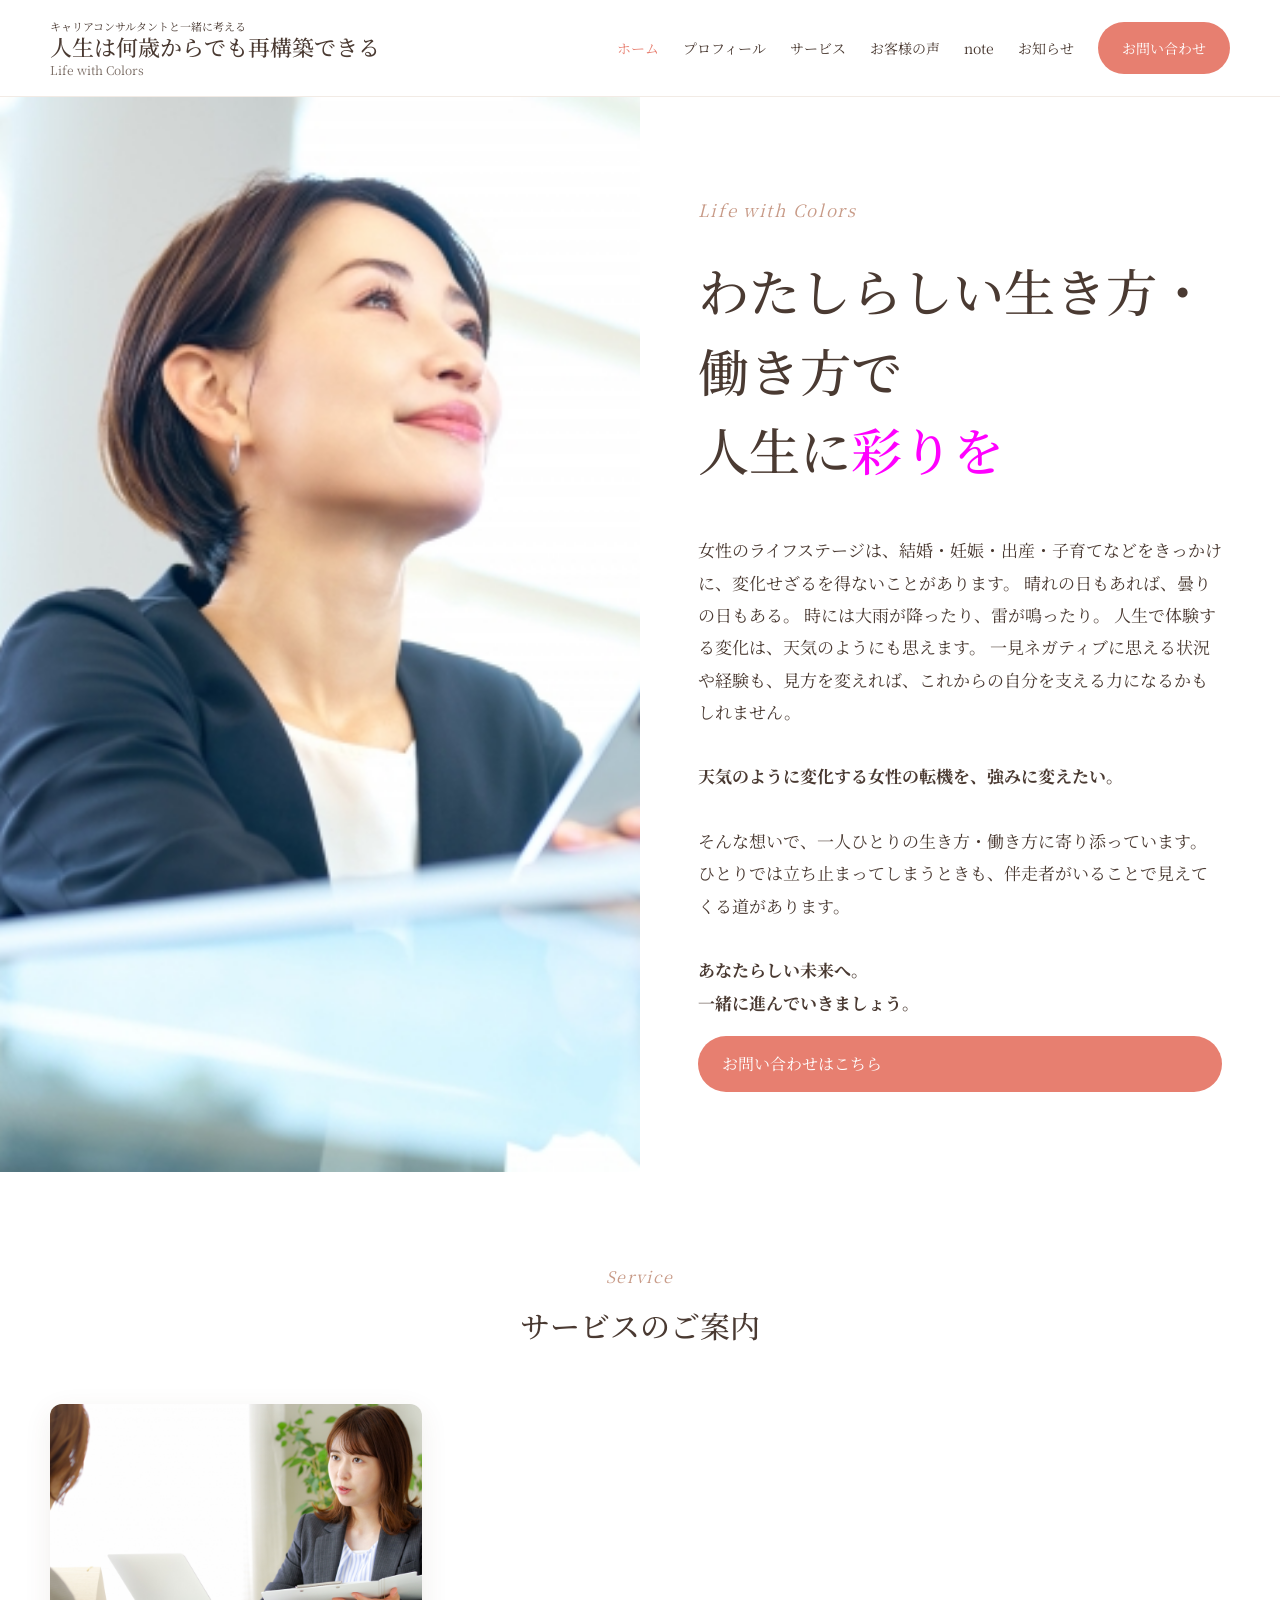
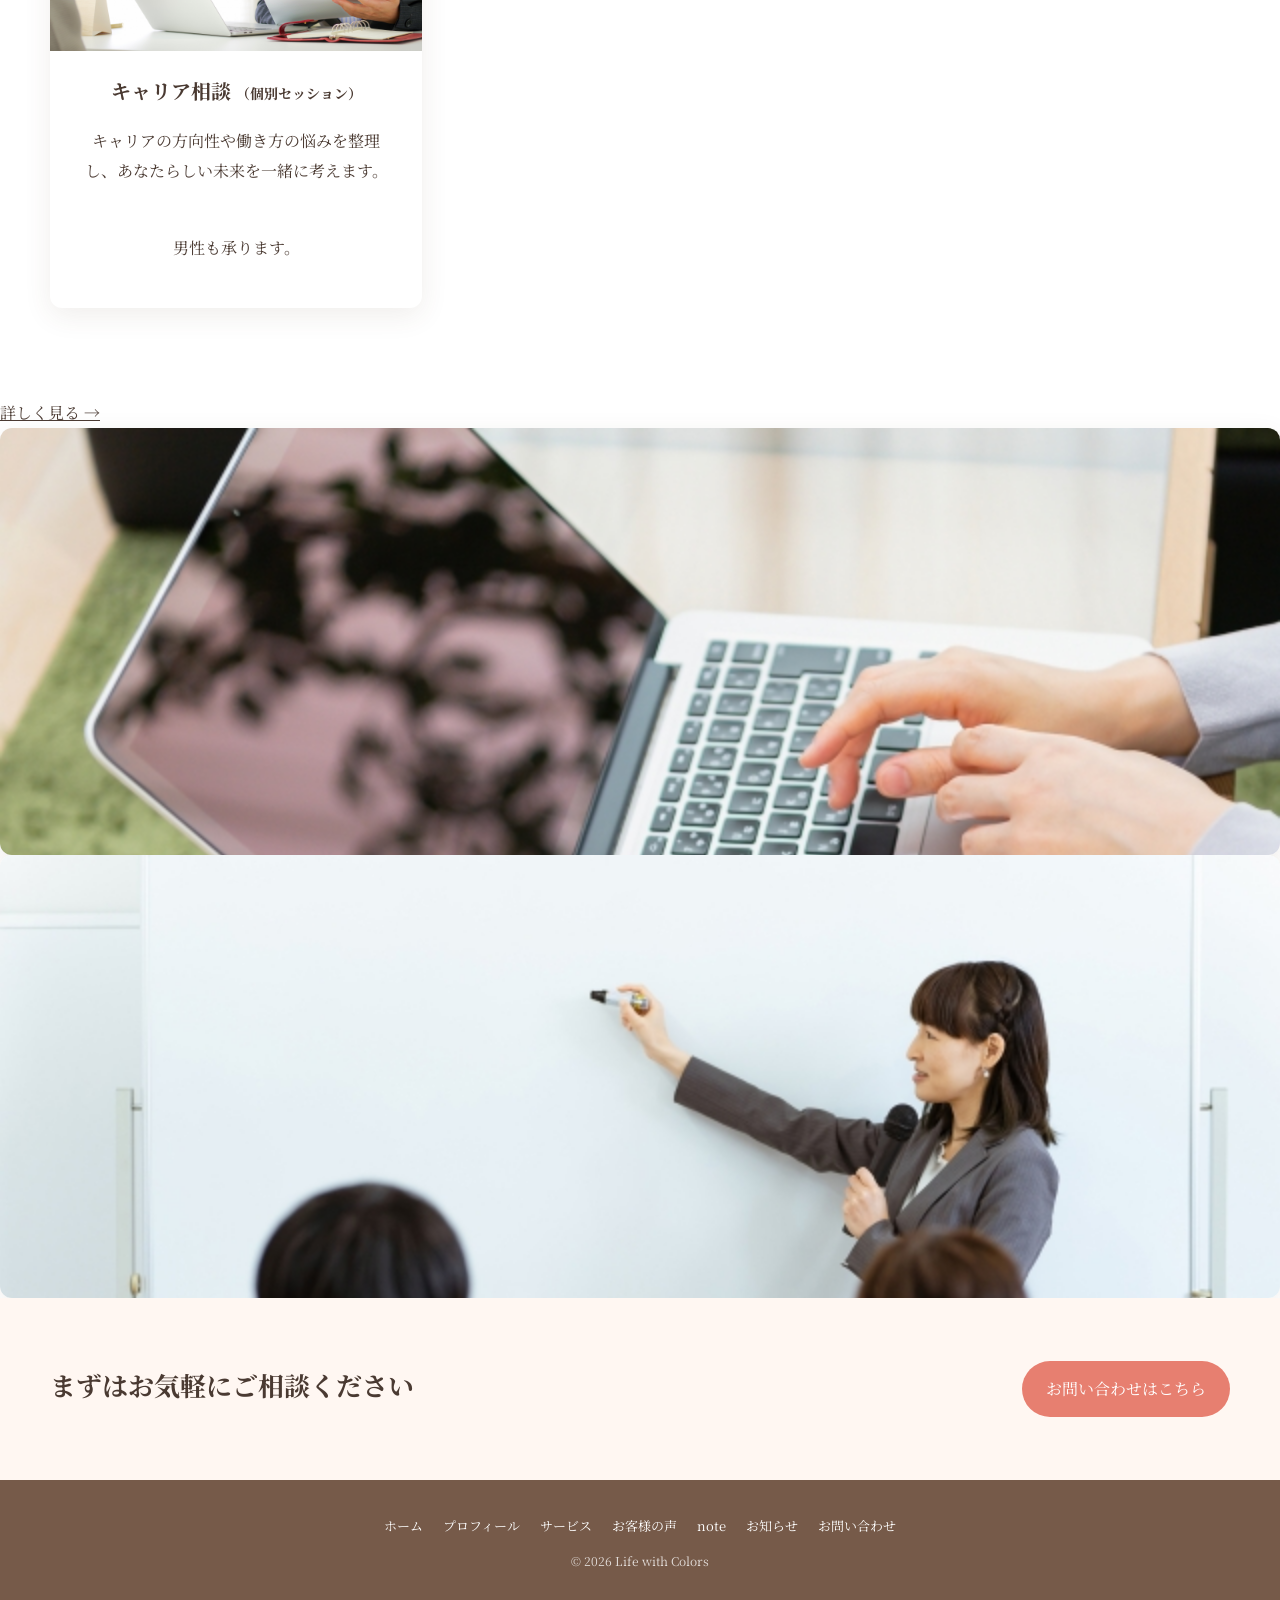
==== index.html @ c374cd77 "Update index.html" ====
<!doctype html>
<html lang="ja">
<head>
  <meta charset="utf-8">
  <meta name="viewport" content="width=device-width, initial-scale=1">
  <meta name="description" content="40代・50代女性のキャリア相談、オンライン講座、企業研修を行うキャリアコンサルタントのホームページです。">
  <title>キャリアコンサルタント</title>
  <link rel="preconnect" href="https://fonts.googleapis.com">
  <link rel="preconnect" href="https://fonts.gstatic.com" crossorigin>
  <link href="https://fonts.googleapis.com/css2?family=Noto+Sans+JP:wght@400;500;600&family=Noto+Serif+JP:wght@400;500;600&display=swap" rel="stylesheet">
  <link rel="stylesheet" href="assets/css/style.css">
</head>
<body>
<header class="site-header">
  <div class="container header-inner">
    <a class="brand" href="index.html" aria-label="ホーム">
      <span class="brand-copy">キャリアコンサルタントと一緒に考える</span>
      <strong>人生は何歳からでも再構築できる</strong>
      <small>Life with Colors</small>
    </a>
    <button class="menu-toggle" aria-label="メニューを開く" aria-expanded="false">☰</button>
    <nav class="global-nav" aria-label="メインナビゲーション">
      <a class="active" href="index.html">ホーム</a>
      <a href="profile.html">プロフィール</a>
      <a href="services.html">サービス</a>
      <a href="voice.html">お客様の声</a>
      <a href="blog.html">note</a>
      <a href="news.html">お知らせ</a>
      <a class="nav-cta" href="contact.html">お問い合わせ</a>
    </nav>
  </div>
</header>

<main>
  <section class="hero">
    <div class="hero-photo" role="img" aria-label="キャリア相談のイメージ写真"></div>
    <div class="hero-copy">
      <p class="eyebrow">Life with Colors</p>
      <h1>わたしらしい生き方・働き方で<br>人生に<span style='color: magenta;'>彩りを</span></span></h1>
      <p>
        女性のライフステージは、結婚・妊娠・出産・子育てなどをきっかけに、変化せざるを得ないことがあります。
        晴れの日もあれば、曇りの日もある。
        時には大雨が降ったり、雷が鳴ったり。
        人生で体験する変化は、天気のようにも思えます。
        一見ネガティブに思える状況や経験も、見方を変えれば、これからの自分を支える力になるかもしれません。
        <br><br>
        <b>天気のように変化する女性の転機を、強みに変えたい。</b>
        <br><br>
        そんな想いで、一人ひとりの生き方・働き方に寄り添っています。
        ひとりでは立ち止まってしまうときも、伴走者がいることで見えてくる道があります。
        <br><br>
        <b>あなたらしい未来へ。</b><br>
        <b>一緒に進んでいきましょう。</b>
      </p>
      <a class="button" href="contact.html">お問い合わせはこちら</a>
    </div>
  </section>

  <section class="section services-preview">
    <div class="container">
      <p class="section-en">Service</p>
      <h2>サービスのご案内</h2>
      <div class="cards">
        <article class="card">
          <div class="card-visual visual-consult">
            <img src="assets/images/HP②.jpg" width="100%" />
          </div>
          <div class="card-body">
            <br>
            <h3>キャリア相談 <small>（個別セッション）</small></h3>
            <p>キャリアの方向性や働き方の悩みを整理し、あなたらしい未来を一緒に考えます。</p></br>男性も承ります。</p></section>
            <a href="services.html#consulting">詳しく見る →</a>
          </div>
        </article>
        <article class="card">
          <div class="card-visual visual-online">
            <img src="assets/images/HP③.jpg" width="100%" />
          </div>
          <div class="card-body">
           <br>
            <h3>オンライン講座・セミナー</h3>
            <p>キャリア・副業・自己理解など、行動につながる講座を開催しています。</p>
            <a href="services.html#seminar">詳しく見る →</a>
          </div>
        </article>
        <article class="card">
          <div class="card-visual visual-company">
            <img src="assets/images/29892072_s.jpg" width="100%" />
          </div> <p>
  
          <div class="card-body">
          <br>
            <h3>企業研修・講師依頼</h3>
            <p>新入社員研修やキャリア研修など、貴社に合わせたプログラムをご提供します。</p>
            <a href="services.html#corporate">詳しく見る →</a>
          </div>
        </article>
      </div>
    </div>
  </section>

  <section class="contact-strip">
    <div class="container contact-strip-inner">
      <div>
        <h2>まずはお気軽にご相談ください</h2>
      
      </div>
      <a class="button" href="contact.html">お問い合わせはこちら</a>
    </div>
  </section>
</main>

<footer class="site-footer">
  <div class="container footer-inner">
    <nav>
      <a href="index.html">ホーム</a><a href="profile.html">プロフィール</a><a href="services.html">サービス</a><a href="voice.html">お客様の声</a><a href="blog.html">note</a><a href="news.html">お知らせ</a><a href="contact.html">お問い合わせ</a>
    </nav>
    <p>© 2026 Life with Colors</p>
  </div>
</footer>
<script src="assets/js/main.js"></script>
</body>
</html>
---- assets/css/style.css ----
:root{--brown:#4d3326;--coral:#e77f70;--beige:#fbf6f1;--sage:#91a080;--text:#4a3a32;--white:#fff}*{box-sizing:border-box}html{scroll-behavior:smooth}body{margin:0;color:var(--text);background:#fff;font-family:"Noto Serif JP", "Yu Mincho", "Hiragino Mincho ProN",serif;line-height:1.9}a{color:inherit}.container{width:min(1180px,calc(100% - 40px));margin:auto}.site-header{background:#fff;position:sticky;top:0;z-index:20;border-bottom:1px solid #f2ebe5}.header-inner{min-height:96px;display:flex;align-items:center;justify-content:space-between;gap:24px}.brand{text-decoration:none;display:flex;flex-direction:column;line-height:1.3}.brand-copy{font-size:11px}.brand strong{font-size:22px;font-weight:500}.brand small{font-size:12px;color:#7a6c64}.global-nav{display:flex;align-items:center;gap:24px}.global-nav a{text-decoration:none;font-size:14px}.global-nav .active{color:var(--coral)}.nav-cta,.button{background:var(--coral);color:#fff!important;border-radius:999px;padding:13px 24px;text-decoration:none!important;display:inline-block}.menu-toggle{display:none;border:0;background:none;font-size:26px}.hero{display:grid;grid-template-columns:1fr 1fr;min-height:610px;background:linear-gradient(90deg,#fff,#ffffaf7)}.hero-photo{background:url('../images/HP①.jpg') center/cover no-repeat;position:relative;overflow:hidden}.hero-photo:before{content:"";position:absolute;inset:0;display:grid;place-items:center;color:#7b6d65;font-family:"Noto Sans JP",sans-serif;font-size:18px;letter-spacing:.12em}.hero-copy{padding:80px 9%;display:flex;flex-direction:column;justify-content:center}.eyebrow,.section-en{color:#c89b88;font-style:italic;letter-spacing:.1em}.hero h1{font-size:clamp(34px, 4vw, 56px);line-height:1.55;font-weight:500;margin:8px 0 28px}.hero h1 span{color:var(--coral)}.hero p{font-size:17px}.section{padding:90px 0}.section-en{text-align:center;margin:0}.section h2{font-size:30px;text-align:center;font-weight:500;margin:4px 0 50px}.cards{display:grid;grid-template-columns:repeat(3, 1fr);gap:32px}.card{background:#fff;border-radius:12px;box-shadow:0 8px 28px rgba(90, 65, 48, .09);overflow:hidden}.card-visual{height:210px;background:#f1e6dc;position:relative}.visual-consult{background:linear-gradient(135deg, #f6ede5, #e9f0e3)}.visual-online{background:linear-gradient(135deg, #efe5d8, #f6f2ed)}.visual-company{background:linear-gradient(135deg, #d8d5cf, #eef0ec)}.card-visual:after{content:"";position:absolute;inset:0;display:grid;place-items:center;letter-spacing:.18em;color:#81736b}.card-body{padding:28px;text-align:center}.card-body h3{font-size:20px;margin:0 0 16px}.card-body small{font-size:14px}.card-body a{color:var(--coral);text-decoration:none}.contact-strip{padding:62px 0;background:#fff7f2}.contact-strip-inner{display:flex;align-items:center;justify-content:space-between;gap:48px}.contact-strip h2{font-size:26px;margin:0 0 8px}.site-footer{background:#765a49;color:#fff;padding:34px 0}.footer-inner{text-align:center}.footer-inner nav{display:flex;justify-content:center;flex-wrap:wrap;gap:20px}.footer-inner a{text-decoration:none;font-size:13px}.footer-inner p{font-size:12px;opacity:.8}.simple-header{padding:22px 0;border-bottom:1px solid #eee}.simple-header a{text-decoration:none}.subpage{padding:80px 0}.narrow{max-width:900px}.subpage h1{text-align:center;font-size:38px;font-weight:500}.profile-grid{display:grid;grid-template-columns:320px 1fr;gap:50px;margin-top:50px}.profile-photo{min-height:440px;border-radius:180px 180px 30px 30px;position:relative}.service-detail{padding:36px 0;border-bottom:1px solid #eee}.images-grid-3{display:grid;grid-template-columns:repeat(3, 1fr);gap:20px;margin-top:40px}.images-grid-3 img{width:100%;height:auto;max-height:300px;object-fit:cover;border-radius:8px}
@media(max-width:900px){.global-nav{display:none;position:absolute;left:20px;right:20px;top:85px;background:#fff;padding:24px;box-shadow:0 10px 30px rgba(0,0,0,.08);flex-direction:column;align-items:flex-start}.global-nav.open{display:flex}.menu-toggle{display:block}.hero{grid-template-columns:1fr}.hero-photo{min-height:390px}.hero-copy{padding:55px 7%}.cards{grid-template-columns:1fr;max-width:620px;margin:auto}.contact-strip-inner{flex-direction:column;align-items:flex-start}.profile-grid{grid-template-columns:1fr}.profile-photo{max-width:360px;width:100%;margin:auto}}
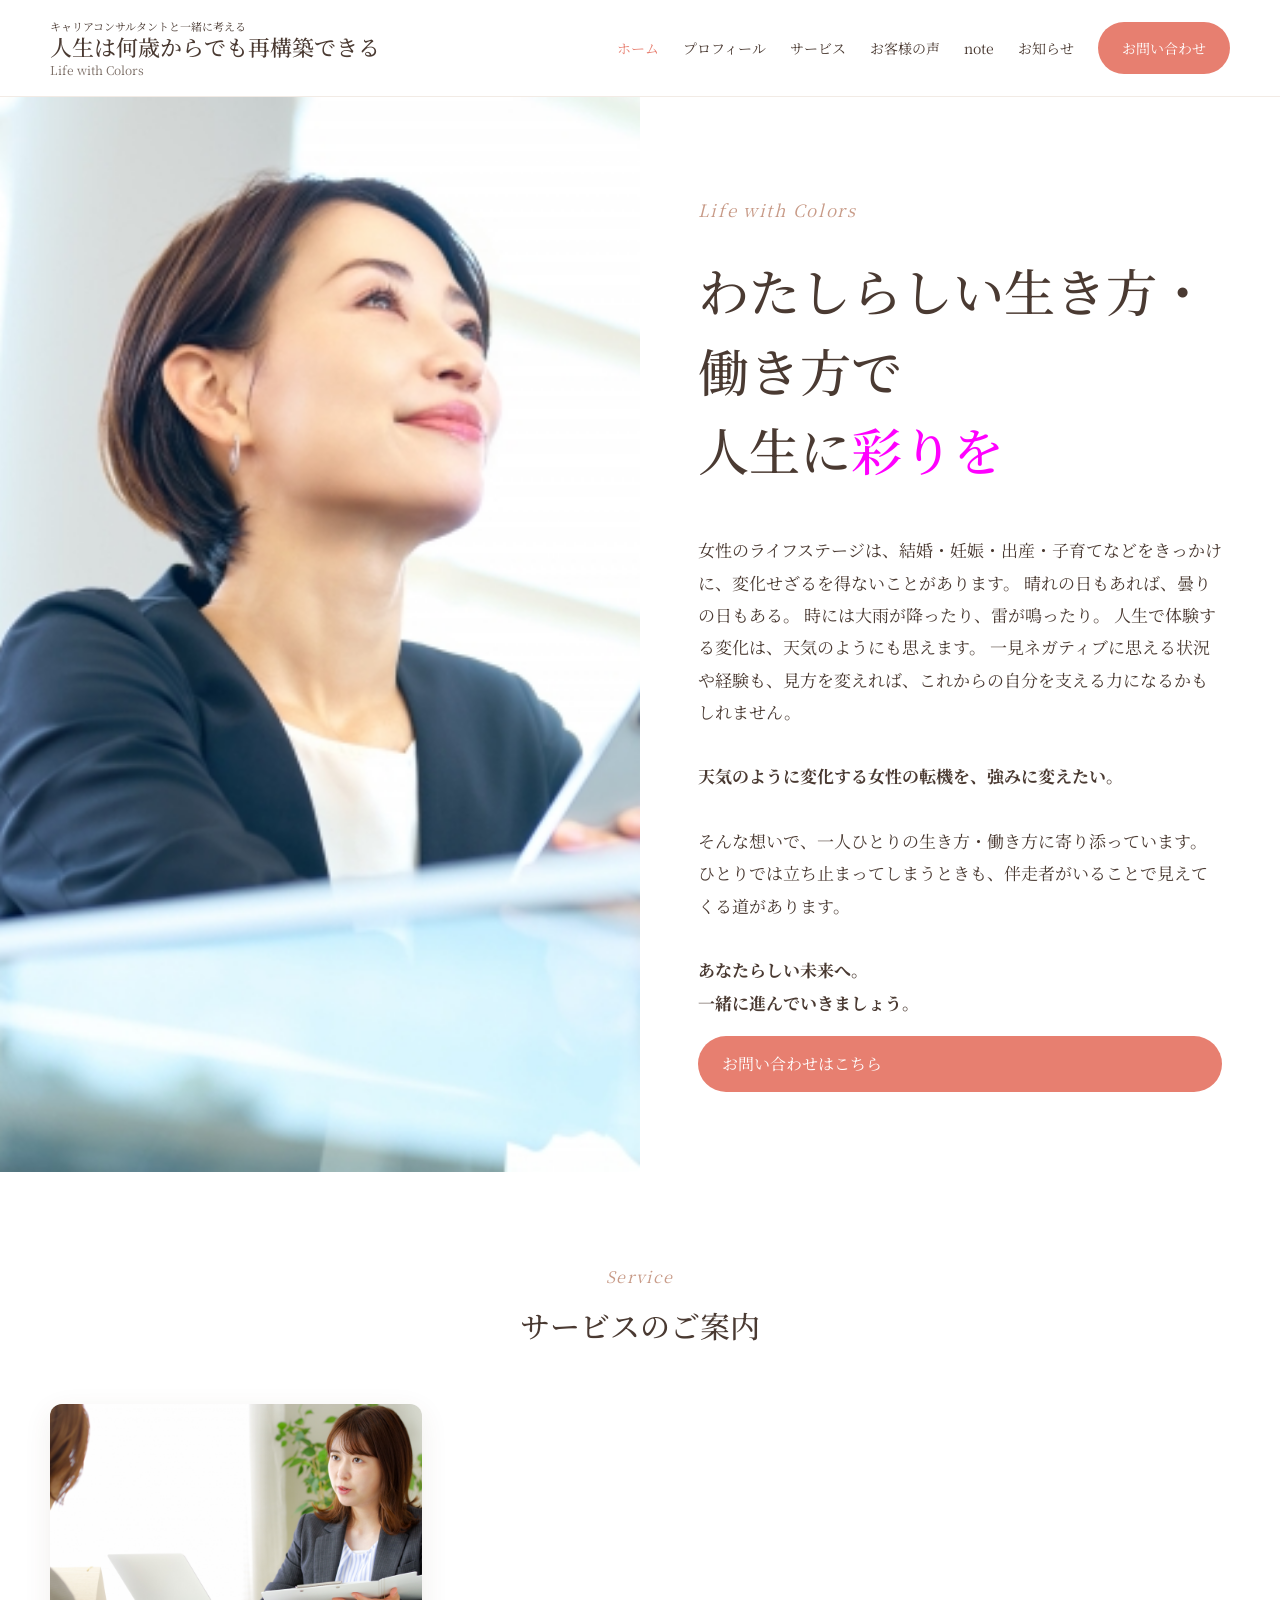
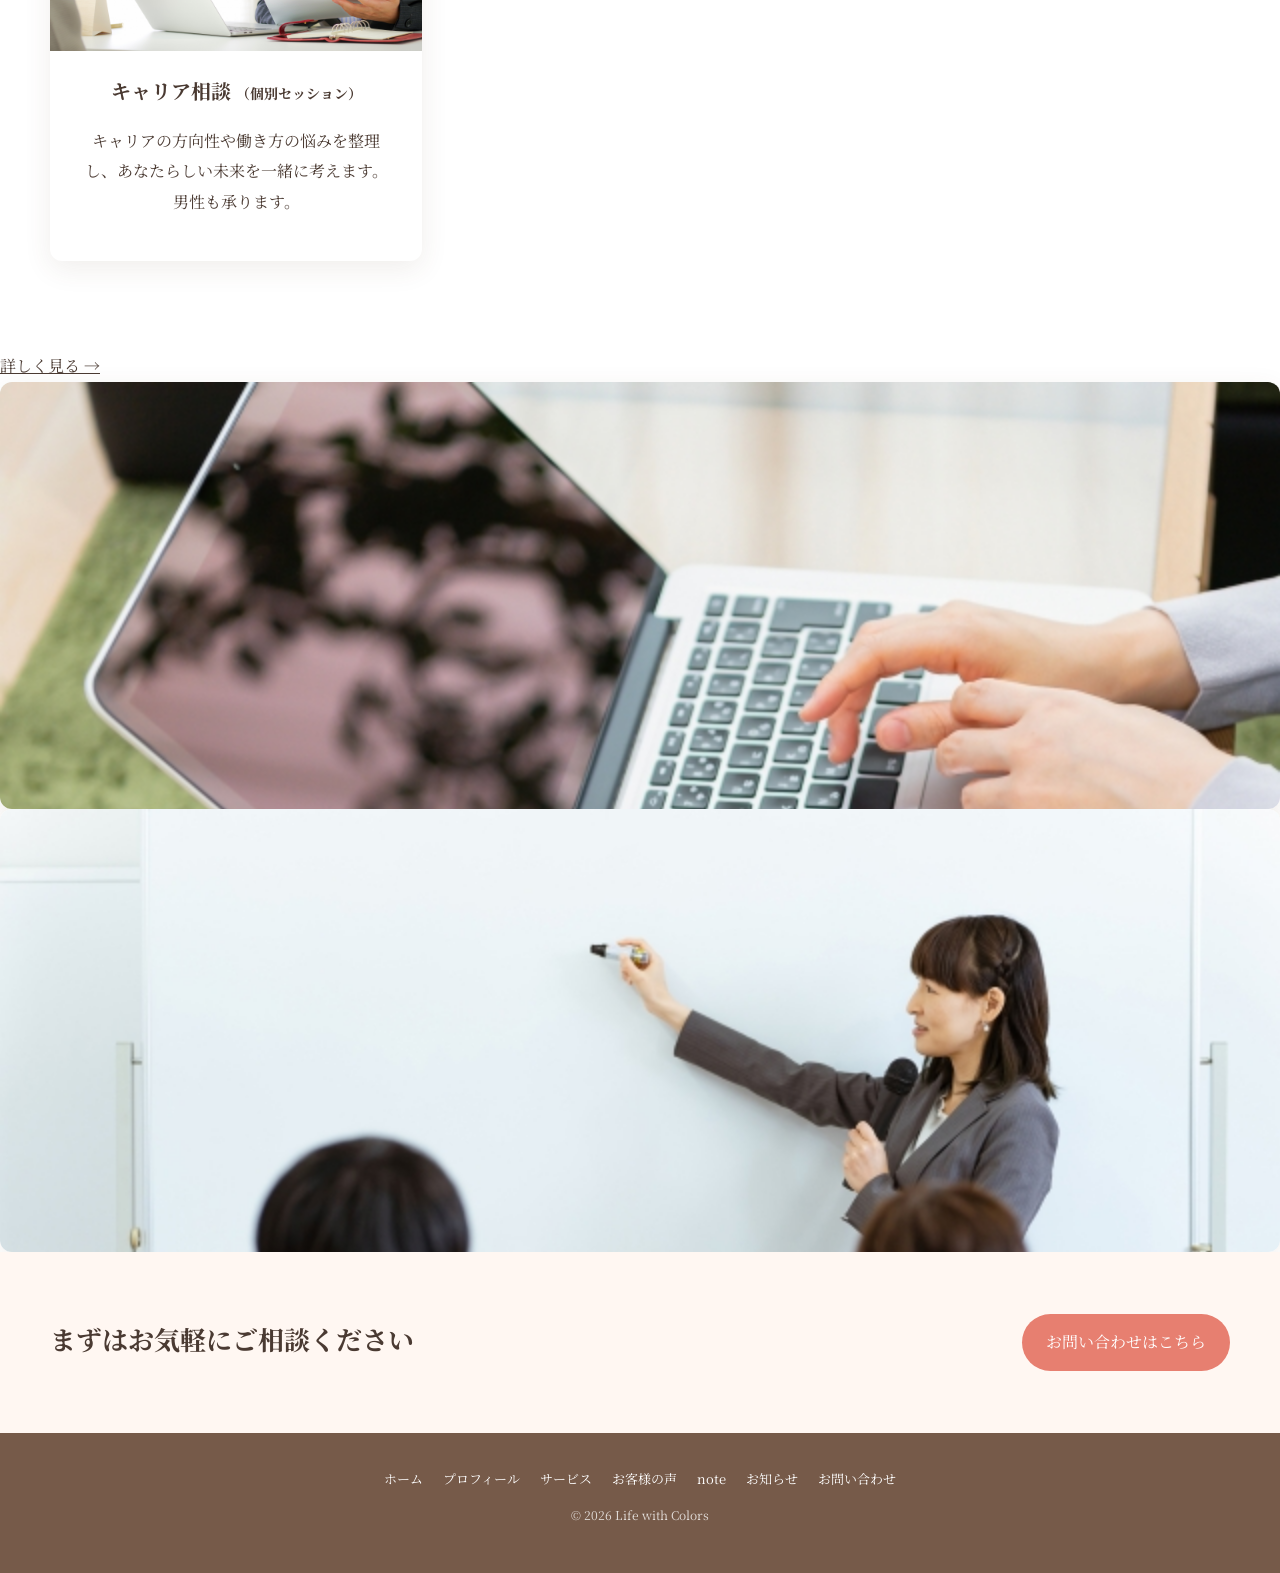
==== commit e122f832: "Update index.html" ====
--- a/index.html
+++ b/index.html
@@ -68,7 +68,7 @@
           <div class="card-body">
             <br>
             <h3>キャリア相談 <small>（個別セッション）</small></h3>
-            <p>キャリアの方向性や働き方の悩みを整理し、あなたらしい未来を一緒に考えます。</p></br>男性も承ります。</p></section>
+            <p>キャリアの方向性や働き方の悩みを整理し、あなたらしい未来を一緒に考えます。男性も承ります。</p></section>
             <a href="services.html#consulting">詳しく見る →</a>
           </div>
         </article>
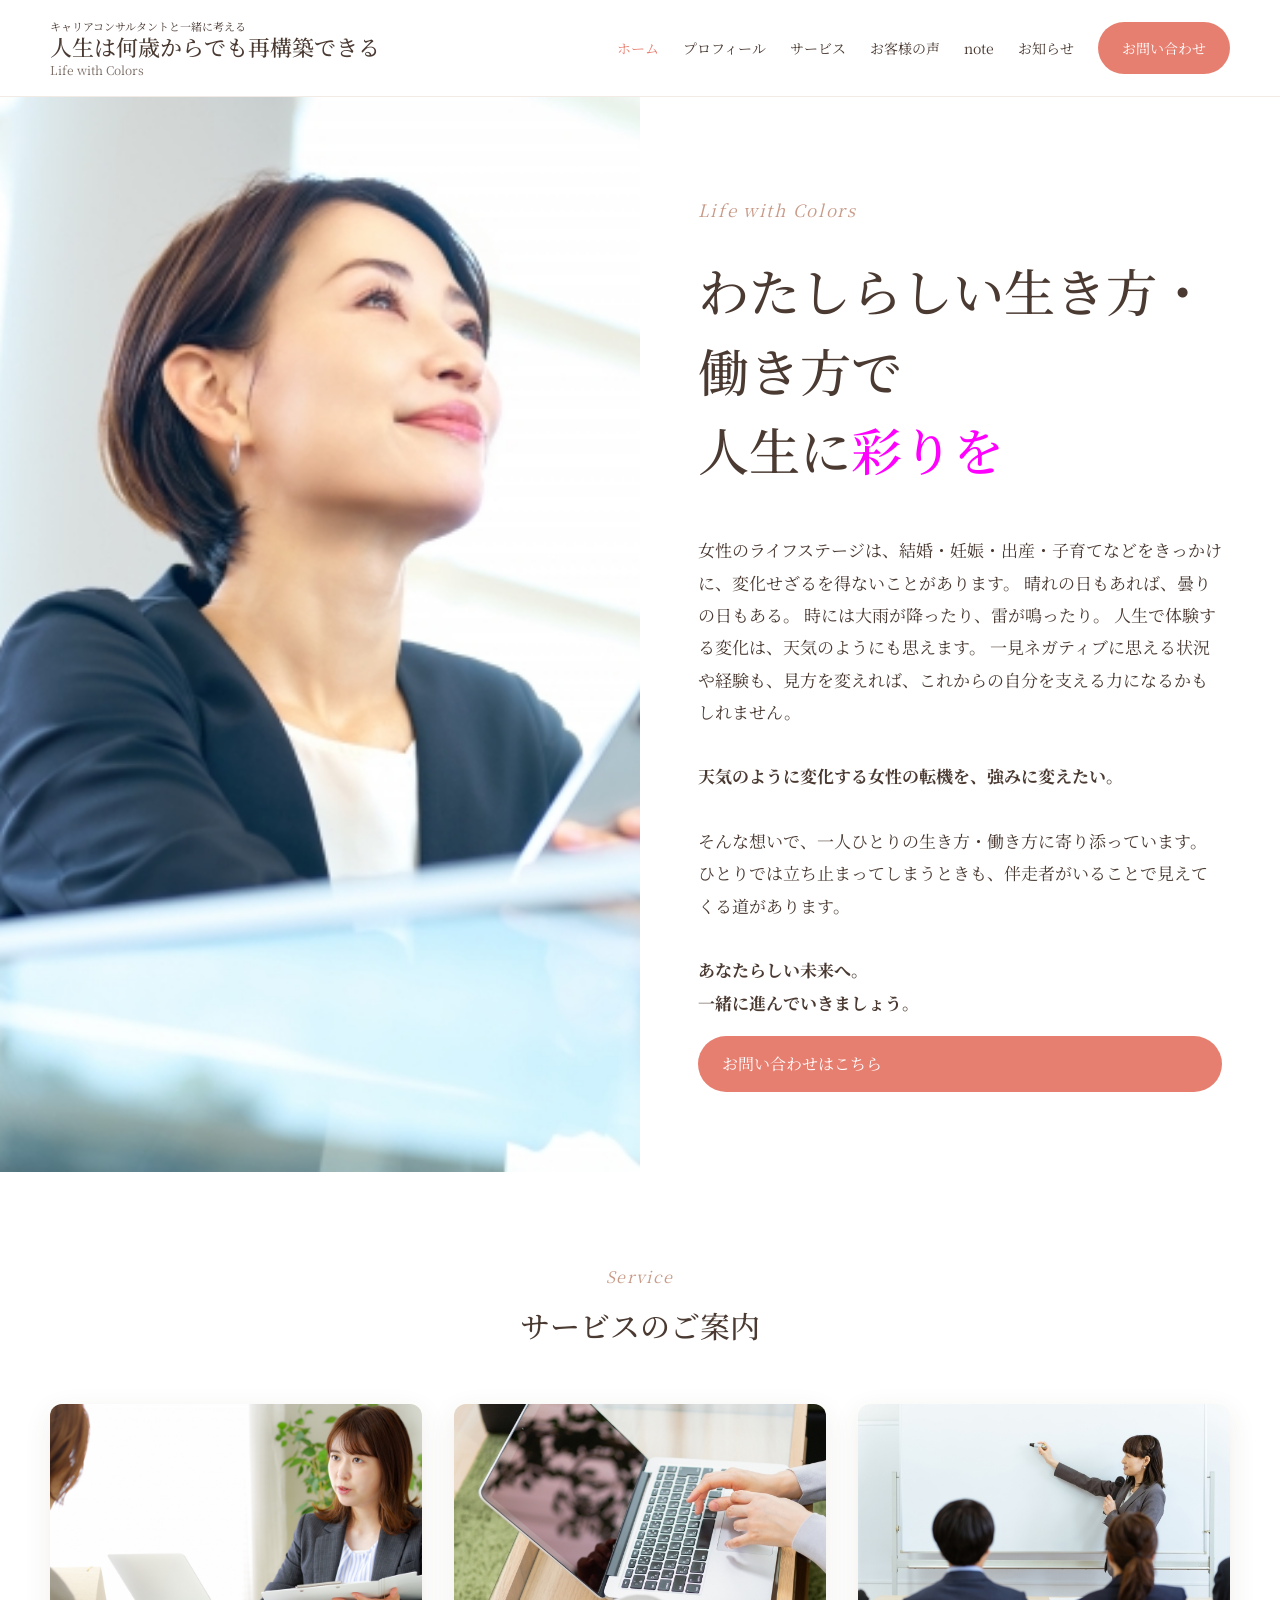
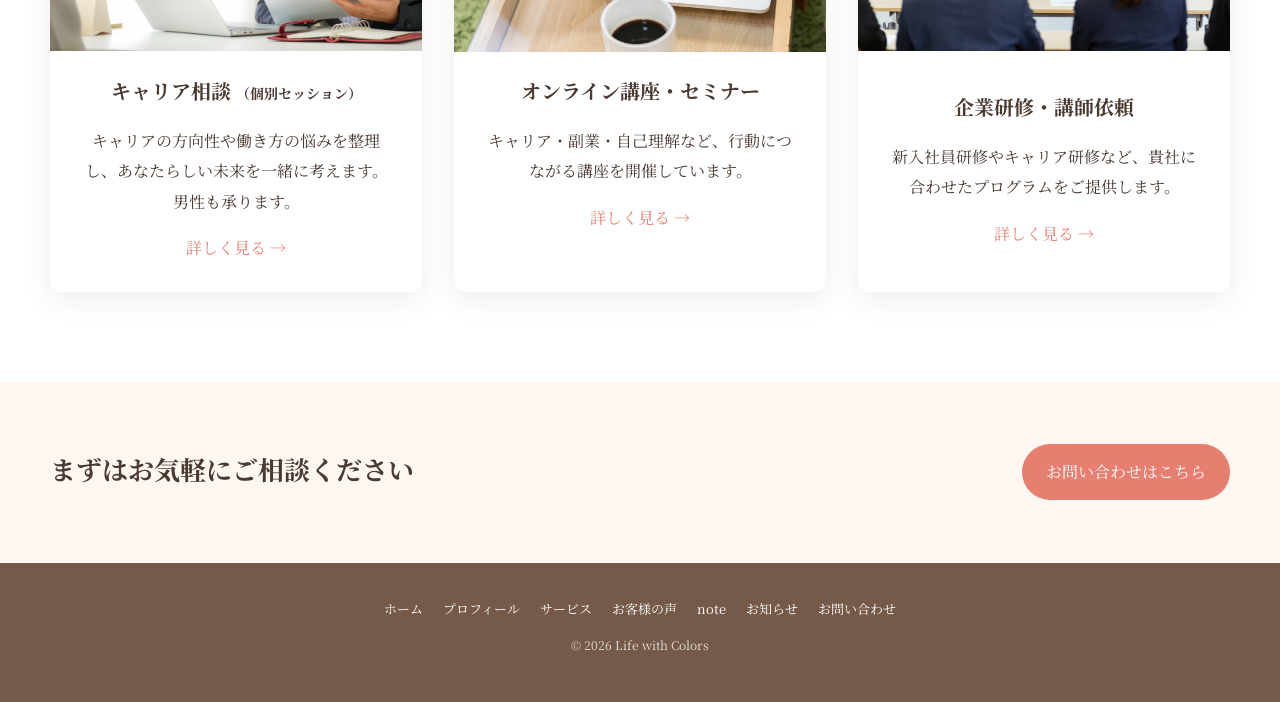
==== commit 043f26e6: "Fix HTML formatting in index.html" ====
--- a/index.html
+++ b/index.html
@@ -68,7 +68,7 @@
           <div class="card-body">
             <br>
             <h3>キャリア相談 <small>（個別セッション）</small></h3>
-            <p>キャリアの方向性や働き方の悩みを整理し、あなたらしい未来を一緒に考えます。男性も承ります。</p></section>
+            <p>キャリアの方向性や働き方の悩みを整理し、あなたらしい未来を一緒に考えます。男性も承ります。</p>
             <a href="services.html#consulting">詳しく見る →</a>
           </div>
         </article>
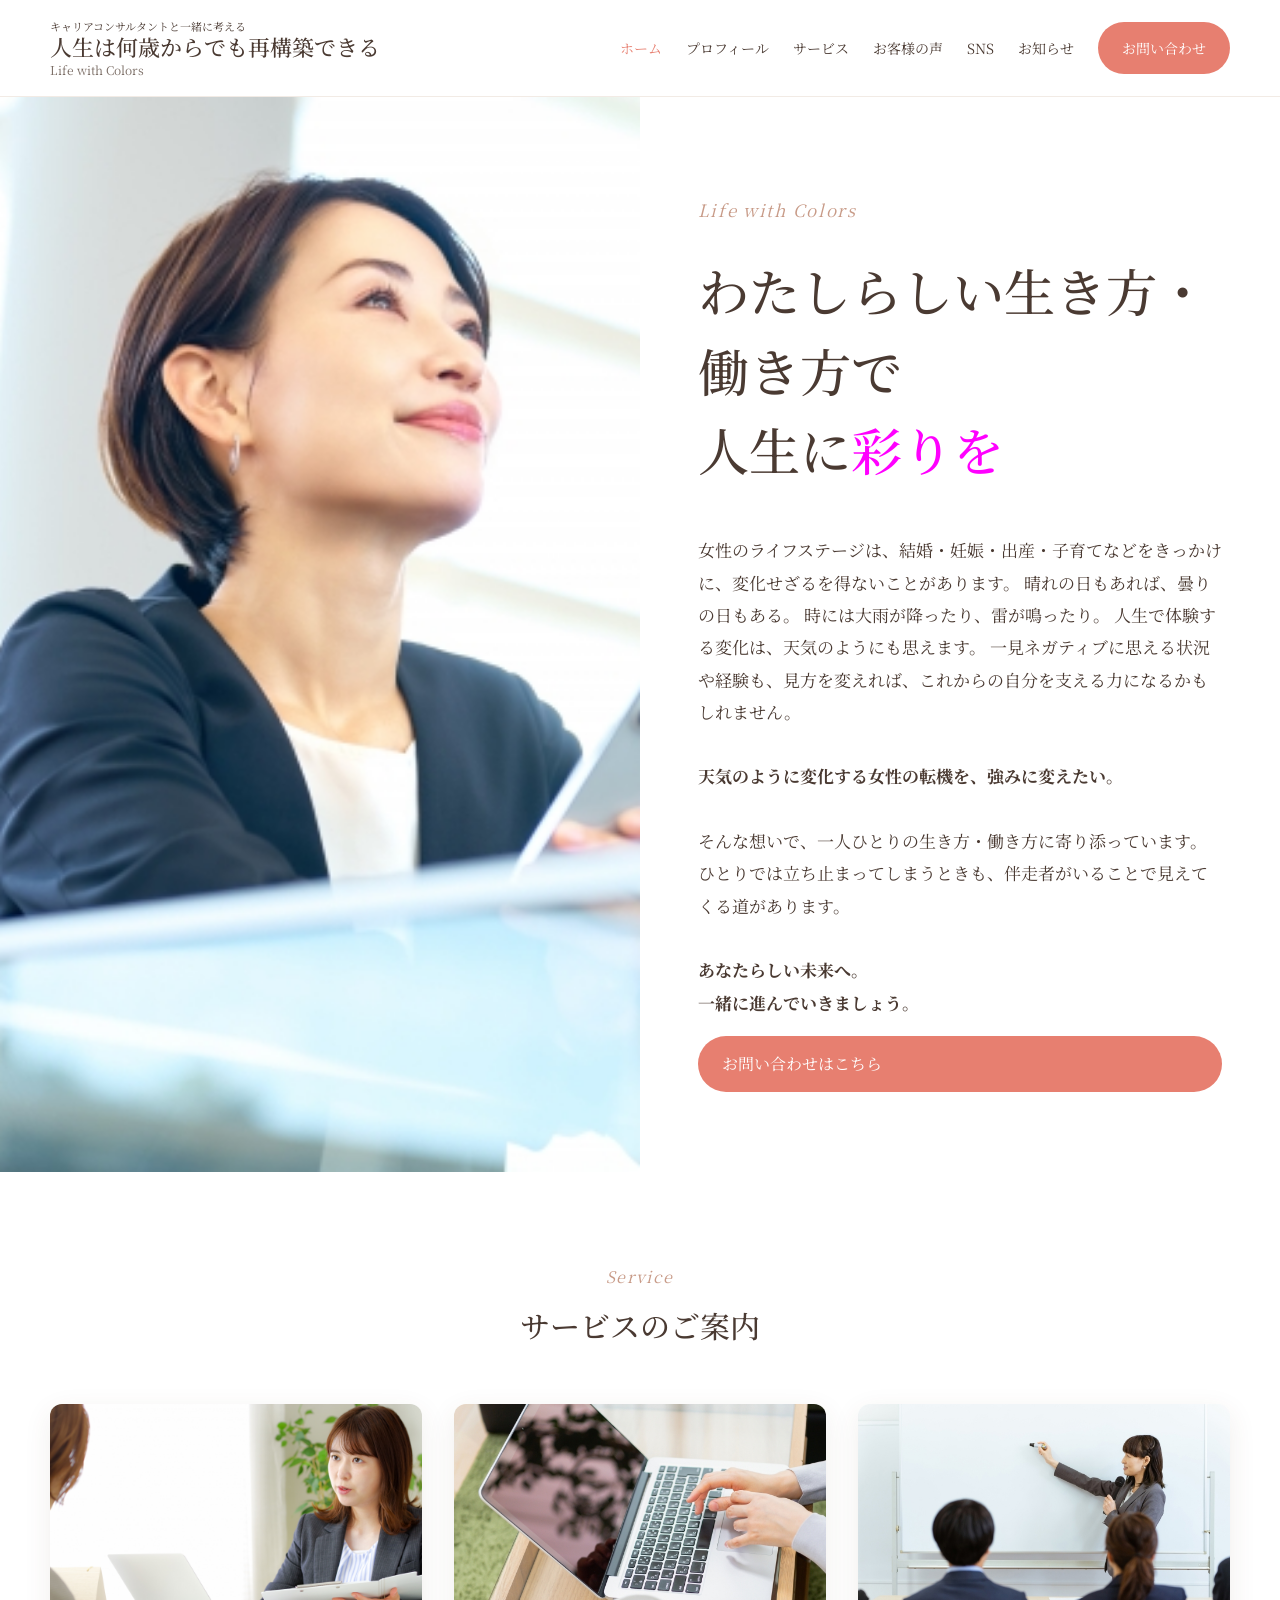
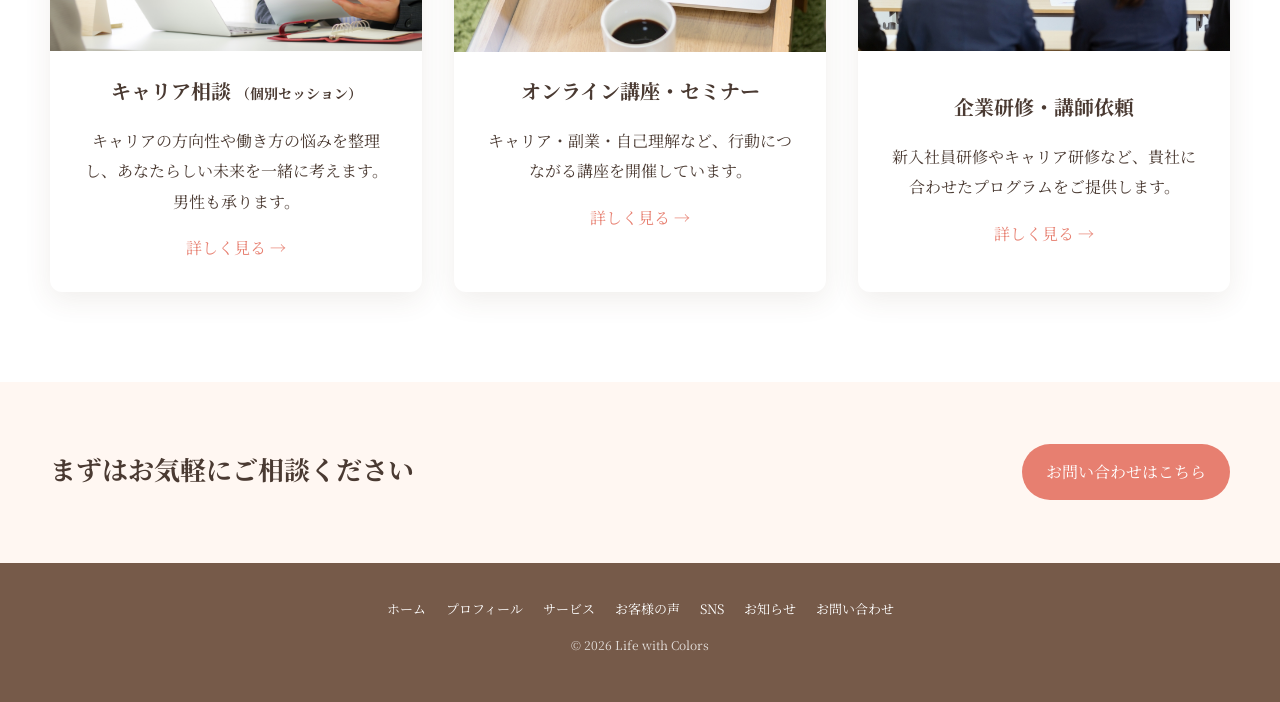
==== commit f4b410b9: "Change blog link text from 'note' to 'SNS'" ====
--- a/index.html
+++ b/index.html
@@ -24,7 +24,7 @@
       <a href="profile.html">プロフィール</a>
       <a href="services.html">サービス</a>
       <a href="voice.html">お客様の声</a>
-      <a href="blog.html">note</a>
+      <a href="blog.html">SNS</a>
       <a href="news.html">お知らせ</a>
       <a class="nav-cta" href="contact.html">お問い合わせ</a>
     </nav>
@@ -113,7 +113,7 @@
 <footer class="site-footer">
   <div class="container footer-inner">
     <nav>
-      <a href="index.html">ホーム</a><a href="profile.html">プロフィール</a><a href="services.html">サービス</a><a href="voice.html">お客様の声</a><a href="blog.html">note</a><a href="news.html">お知らせ</a><a href="contact.html">お問い合わせ</a>
+      <a href="index.html">ホーム</a><a href="profile.html">プロフィール</a><a href="services.html">サービス</a><a href="voice.html">お客様の声</a><a href="blog.html">SNS</a><a href="news.html">お知らせ</a><a href="contact.html">お問い合わせ</a>
     </nav>
     <p>© 2026 Life with Colors</p>
   </div>
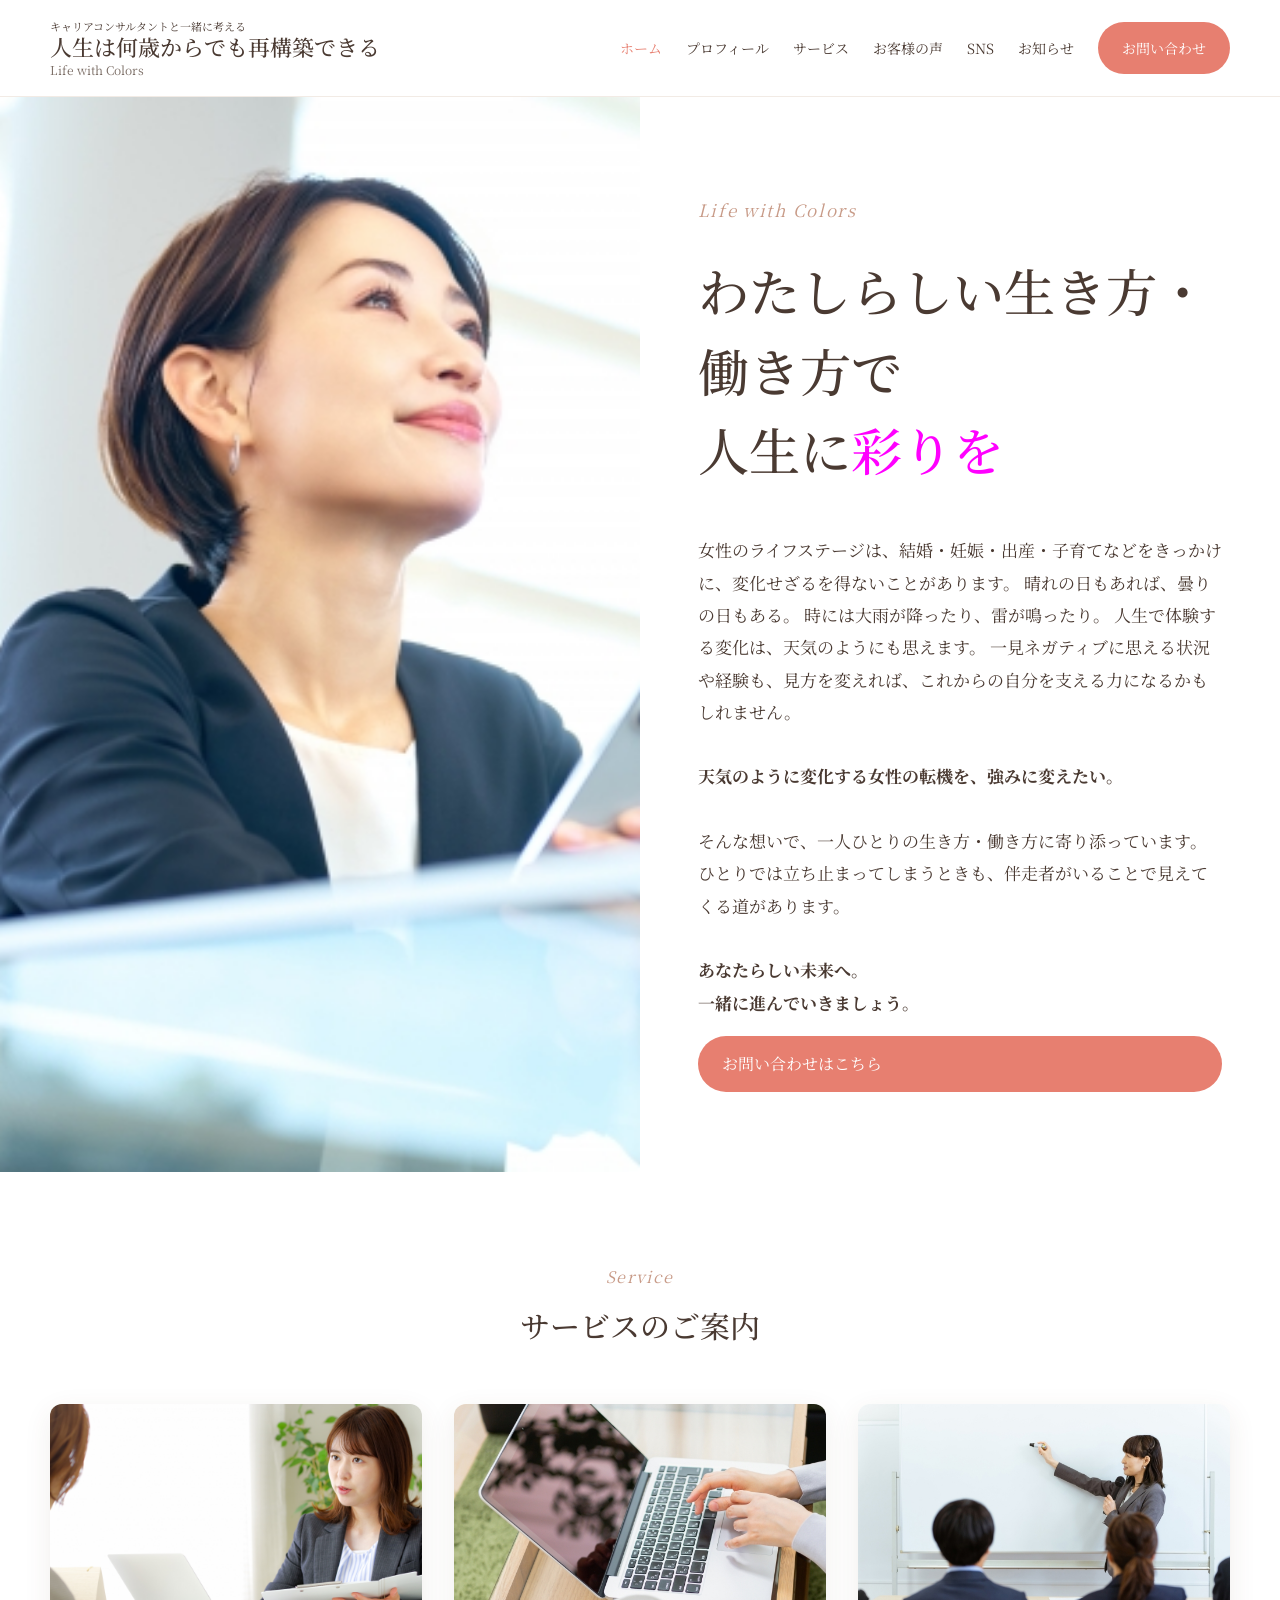
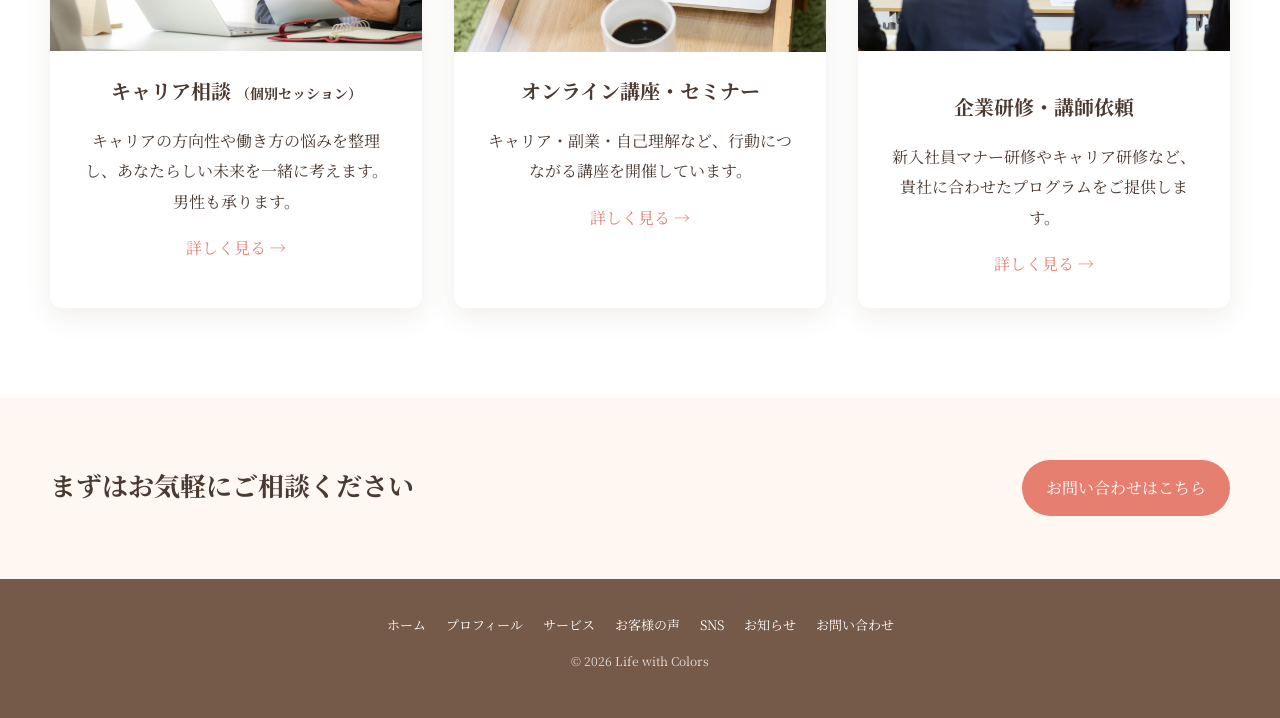
==== commit 7799c7ae: "Update training program description in index.html" ====
--- a/index.html
+++ b/index.html
@@ -91,7 +91,7 @@
           <div class="card-body">
           <br>
             <h3>企業研修・講師依頼</h3>
-            <p>新入社員研修やキャリア研修など、貴社に合わせたプログラムをご提供します。</p>
+            <p>新入社員マナー研修やキャリア研修など、貴社に合わせたプログラムをご提供します。</p>
             <a href="services.html#corporate">詳しく見る →</a>
           </div>
         </article>
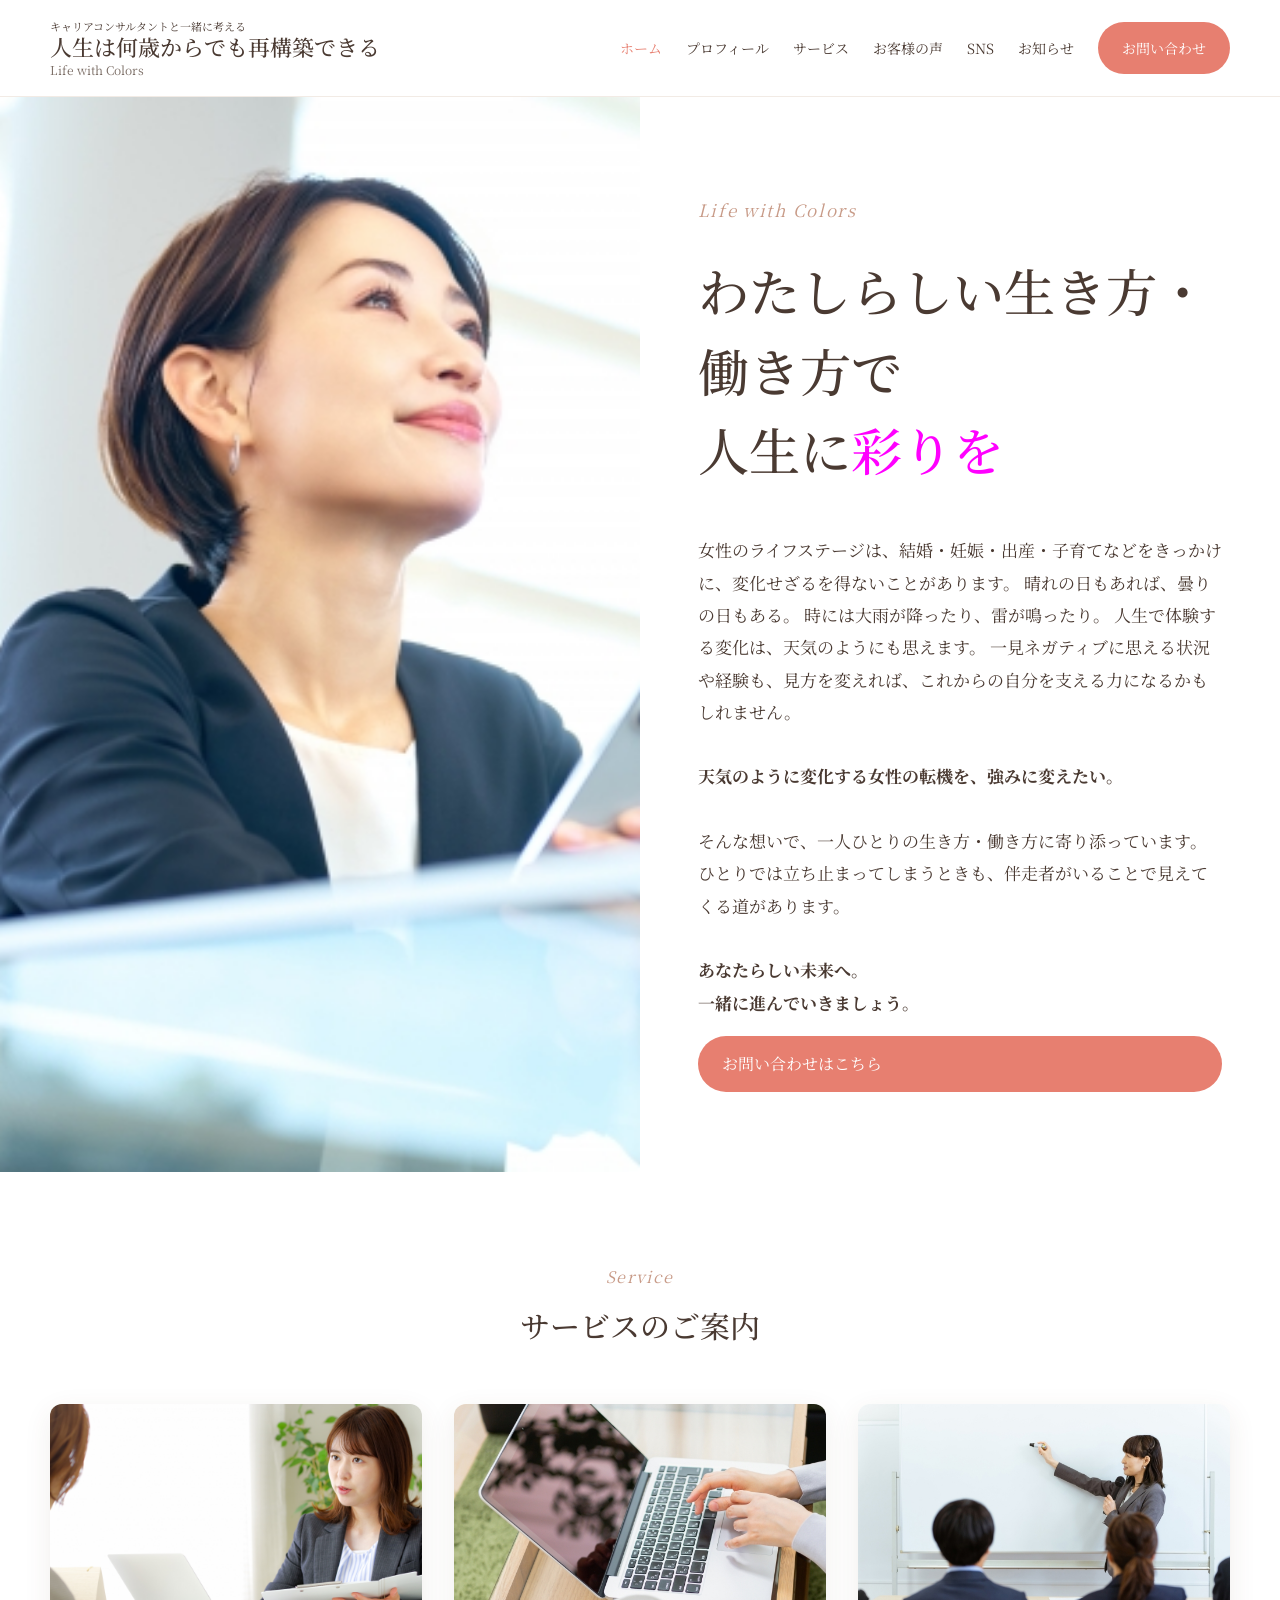
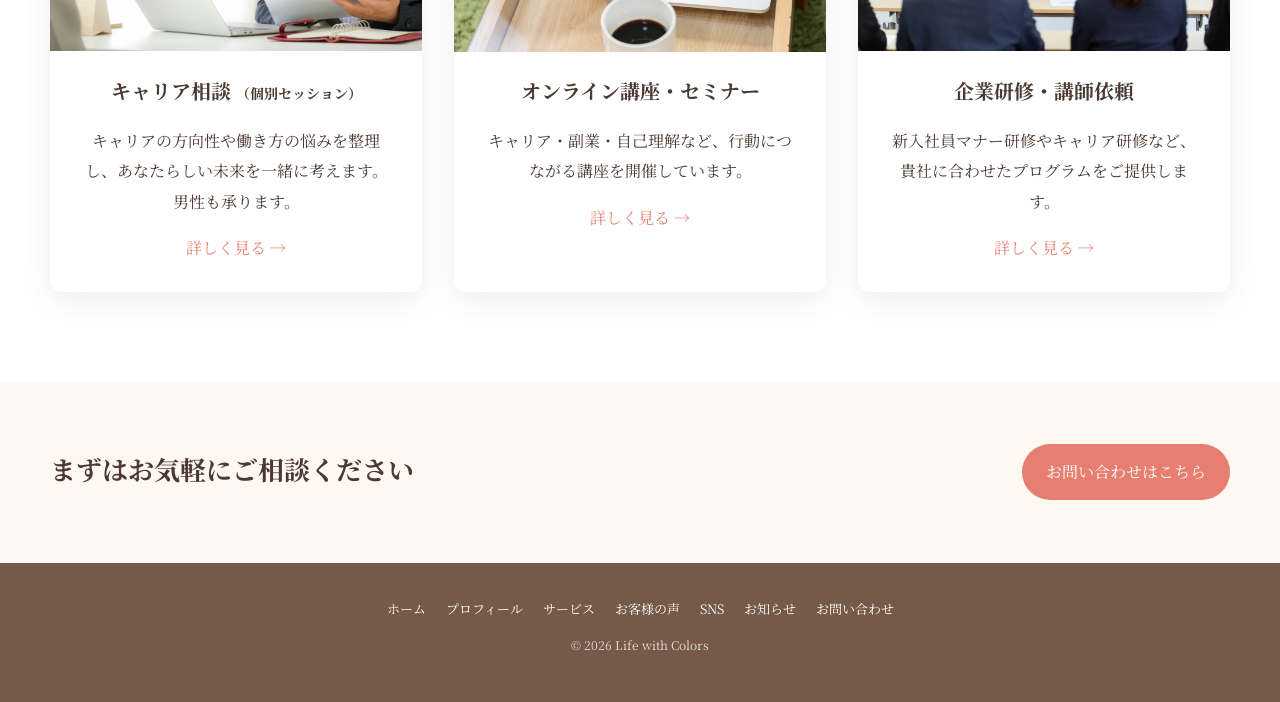
==== commit d7b6ed56: "Update index.html" ====
--- a/index.html
+++ b/index.html
@@ -86,8 +86,7 @@
         <article class="card">
           <div class="card-visual visual-company">
             <img src="assets/images/29892072_s.jpg" width="100%" />
-          </div> <p>
-  
+          </div>
           <div class="card-body">
           <br>
             <h3>企業研修・講師依頼</h3>
